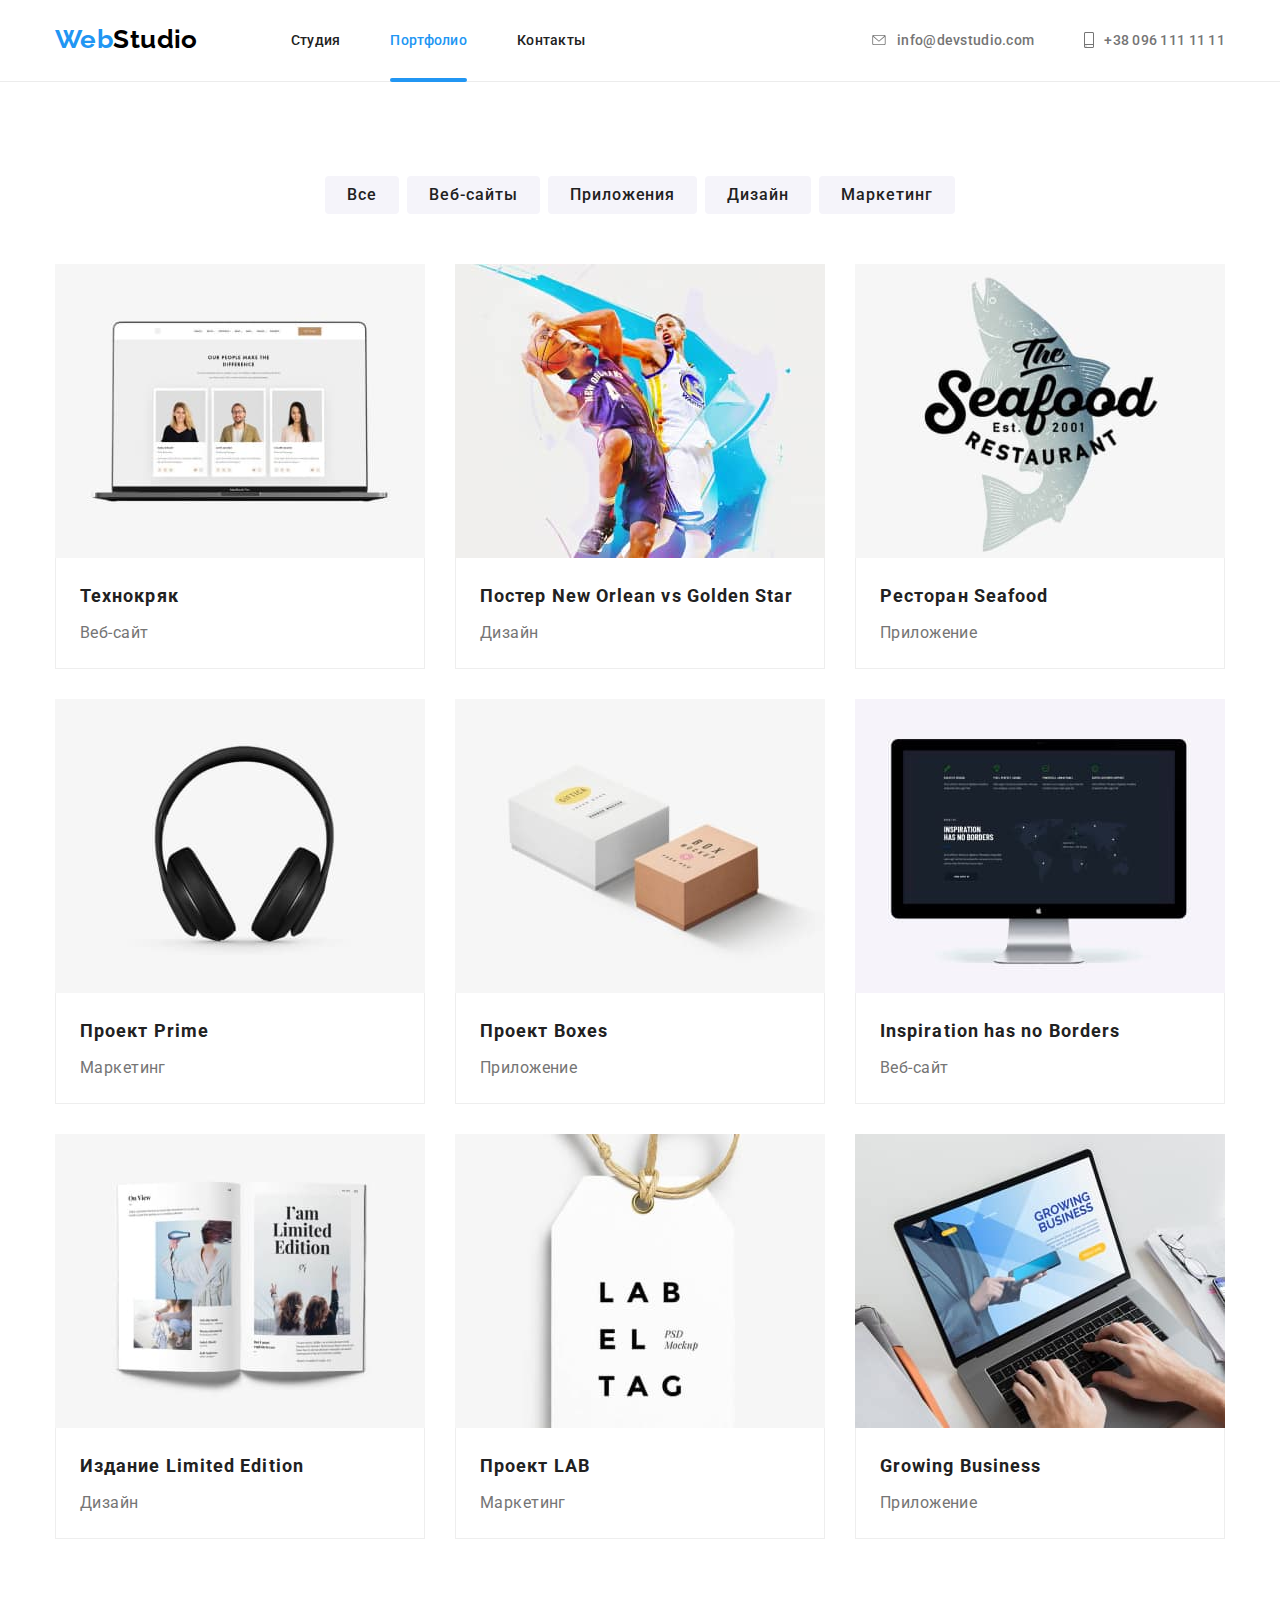
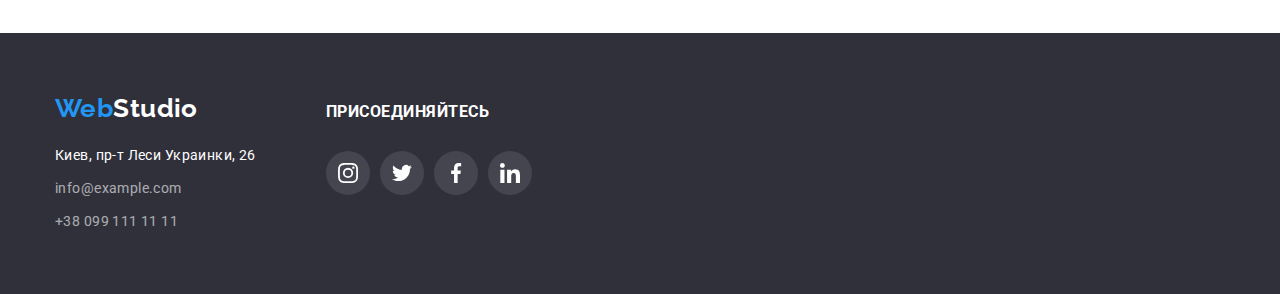
==== portfolio.html @ 83ea8f5c "initial commit" ====
<!DOCTYPE html>
<html lang="ru">

<head>
    <meta charset="UTF-8">
    <meta http-equiv="X-UA-Compatible" content="IE=edge">
    <meta name="viewport" content="width=device-width, initial-scale=1.0">
    <title>WebStudio</title>
    <link rel="preconnect" href="https://fonts.googleapis.com">
    <link rel="preconnect" href="https://fonts.gstatic.com" crossorigin>
    <link
        href="https://fonts.googleapis.com/css2?family=Raleway:wght@700&family=Roboto:wght@400;500;700;900&display=swap"
        rel="stylesheet">
    <link rel="stylesheet" href="https://cdnjs.cloudflare.com/ajax/libs/modern-normalize/1.1.0/modern-normalize.min.css">
    <link rel="stylesheet" href="css/styles.css">
</head>
<body>
    <!-- header -->
    <header class="border-line">
        <!-- logo -->
        <div class="container main-nav">
        <a class="link-logo link item-logo" href="/index.html"><span class="logo-color">Web</span>Studio</a>
        <!-- navigation to other pages -->
        <nav>
            <ul class="site-nav list nav">
                <li class="item"><a class="nav-link link "href="./index.html">Студия</a></li>
                <li class="item"><a class="nav-link link current "href="./portfolio.html">Портфолио</a></li>
                <li class="item"><a class="nav-link link "href="">Контакты</a></li>
            </ul>
        </nav>
        <!-- contacts -->
        <ul class="contact-nav list nav">
            <li class="item"><a class="contact-item link" href="mailto:info@devstudio.com">
                    <svg class="icon-contact" width = "16" height = "10">
                        <use href="./images/icons.svg#icon-envelope"></use>
                    </svg>
                    info@devstudio.com</a>
            </li>
            <li class="item"><a class="contact-item link" href="tel:+380961111111">
                    <svg class="icon-contact" width="10" height="16">
                        <use href="./images/icons.svg#icon-smartphone"></use>
                    </svg>
                    +38 096 111 11 11</a>
            </li>
        </ul>
        </div>
    </header>
<!-- main -->
<main> 
    <section class="examples section">
        <div class="container"> 
        <h1 class="title visually-hidden"> Examples of our projects</h1>
    <!-- Filter buttons  -->
        <ul class="filter list">
            <li class="item"><button type="button" class="button secondary">Все</button>
            </li>
            <li class="item"><button type="button" class="button secondary">Веб-сайты</button>
            </li>
            <li class="item"><button type="button" class="button secondary">Приложения</button>
            </li>
            <li class="item"><button type="button" class="button secondary">Дизайн</button>
            </li>
            <li class="item"><button type="button" class="button secondary">Маркетинг</button>
            </li>
        </ul>

    <!-- Cards of examples-->
    <ul class="expamples-cards list">
    <li class="example-card">
        <a class="link" href="">
            <div class="thumb">
                <img src="images/img-portfolio/img-1.jpg" alt="Экран ноутбука с изображением лиц" width="370" height="294" class="example-photo">
                <p class="overlay">Ресурс предлагает комплексные предложения с разным уровнем функционала и сервисов.
                    Все это позволит посетителю получить исчерпывающие сведения о компании или частном лице.
                </p>
            </div>
            <div class="example-description">
                <h2 class="example-name">Технокряк</h2>
                <p class="example-type">Веб-сайт</p>
            </div>
        </a>
    </li>
    <li class="example-card">
        <a  class="link" href="">
            <div class="thumb">
                <img src="images/img-portfolio/img-2.jpg" alt="Два баскетболиста с мячом" width="370" height="294" class="example-photo">
                <p class="overlay">Ресурс предлагает комплексные предложения с разным уровнем функционала и сервисов.
                    Все это позволит посетителю получить исчерпывающие сведения о компании или частном лице.
                </p>
            </div>
            <div class="example-description">
                <h2 class="example-name">Постер New Orlean vs Golden Star</h2>
                <p class="example-type">Дизайн</p>
            </div>
        </a>
    </li>
    <li class="example-card">
        <a class="link" href="">
            <div class="thumb">
                <img src="images/img-portfolio/img-3.jpg" alt="Логотип ресторана" width="370" height="294" class="example-photo">
                <p class="overlay">Ресурс предлагает комплексные предложения с разным уровнем функционала и сервисов.
                    Все это позволит посетителю получить исчерпывающие сведения о компании или частном лице.
                </p>
            </div>
            <div class="example-description">
                <h2 class="example-name">Ресторан Seafood</h2>
                <p class="example-type">Приложение</p>
            </div>
        </a>
    </li>
    <li class="example-card">
        <a class="link" href="">
            <div class="thumb">
                <img src="images/img-portfolio/img-4.jpg" alt="Большие наушники" width="370" height="294" class="example-photo">
                <p class="overlay">Ресурс предлагает комплексные предложения с разным уровнем функционала и сервисов.
                    Все это позволит посетителю получить исчерпывающие сведения о компании или частном лице.
                </p>
            </div>
            <div class="example-description">
                <h2 class="example-name">Проект Prime</h2>
                <p class="example-type">Маркетинг</p>
            </div>
        </a>
    </li>
    <li class="example-card">
        <a class="link" href="">
            <div class="thumb">
                <img src="images/img-portfolio/img-5.jpg" alt="Две коробки" width="370" height="294" class="example-photo">
                <p class="overlay">Ресурс предлагает комплексные предложения с разным уровнем функционала и сервисов.
                    Все это позволит посетителю получить исчерпывающие сведения о компании или частном лице.
                </p>
            </div>
            <div class="example-description">
                <h2 class="example-name">Проект Boxes</h2>
                <p class="example-type">Приложение</p>
            </div>
        </a>
    </li>
    <li class="example-card">
        <a class="link" href="">
            <div class="thumb">
                <img src="images/img-portfolio/img-6.jpg" alt="Черный сайт на черном аймаке" width="370" height="294" class="example-photo">
                <p class="overlay">Ресурс предлагает комплексные предложения с разным уровнем функционала и сервисов.
                    Все это позволит посетителю получить исчерпывающие сведения о компании или частном лице.
                </p>
            </div>
            <div class="example-description">
                <h2 class="example-name">Inspiration has no Borders</h2>
                <p class="example-type">Веб-сайт</p>
            </div>
    </a>
    </li>
    <li class="example-card">
        <a class="link" href="">
         <div class="thumb">
            <img src="images/img-portfolio/img-7.jpg" alt="Разворот женского журнала" width="370" height="294" class="example-photo">
            <p class="overlay">Ресурс предлагает комплексные предложения с разным уровнем функционала и сервисов.
                Все это позволит посетителю получить исчерпывающие сведения о компании или частном лице.
            </p>
        </div>
            <div class="example-description">
                <h2 class="example-name">Издание Limited Edition</h2>
                <p class="example-type">Дизайн</p>
            </div>
        </a>
    </li>
    <li class="example-card">
        <a class="link" href="">
            <div class="thumb">
                <img src="images/img-portfolio/img-8.jpg" alt="Бирка с буквами" width="370" height="294" class="example-photo">
                <p class="overlay">Ресурс предлагает комплексные предложения с разным уровнем функционала и сервисов.
                    Все это позволит посетителю получить исчерпывающие сведения о компании или частном лице.
                </p>
            </div>
            <div class="example-description">
                <h2 class="example-name">Проект LAB</h2>
                <p class="example-type">Маркетинг</p>
            </div>
        </a>
    </li>
    <li class="example-card">
        <a class="link" href="">
            <div class="thumb">
                <img src="images/img-portfolio/img-9.jpg" alt="Руки на клавиатуре ноутбука" width="370" height="294" class="example-photo">
                <p class="overlay">Ресурс предлагает комплексные предложения с разным уровнем функционала и сервисов.
                    Все это позволит посетителю получить исчерпывающие сведения о компании или частном лице.
                </p>
            </div>
            <div class="example-description">
                <h2 class="example-name">Growing Business</h2>
                <p class="example-type">Приложение</p>
            </div>
        </a>
    </li>
    </ul>
    </div>
    </section>
</main>

<!-- footer -->
<footer class="footer">
    <!-- logo -->
    <div class="container footer-flex">
        <div>
            <a class="link-logo logo-negative link" href="/index.html"><span class="logo-color">Web</span>Studio</a>
            <address class="address-negative">
                <ul class="contact-list list">
                    <li class="contact-item"><a class="link address-link" href="">Киев, пр-т Леси Украинки, 26</a></li>
                    <li class="contact-item"><a class="link contact-link"
                            href="mailto:info@example.com">info@example.com</a></li>
                    <li class="contact-item"><a class="link contact-link no-padding" href="tel:+380991111111">+38 099
                            111 11 11</a></li>
                </ul>
            </address>
        </div>
        <div class="invite-block">
            <h3 class="invite">Присоединяйтесь</h3>
            <ul class="media list">
                <li class="button-media">
                    <a href="" class="link link-media">
                        <svg width="20px" , height="20px" , fill="currentColor">
                            <use href="./images/icons.svg#icon-instagram"></use>
                        </svg>
                    </a>
                </li>
                <li class="button-media">
                    <a href="" class="link link-media">
                        <svg width="20px" , height="20px" , fill="currentColor">
                            <use href="./images/icons.svg#icon-twitter"></use>
                        </svg>
                    </a>
                </li>
                <li class="button-media">
                    <a href="" class="link link-media">
                        <svg width="20px" , height="20px" , fill="currentColor">
                            <use href="./images/icons.svg#icon-facebook"></use>
                        </svg>
                    </a>
                </li>
                <li class="button-media">
                    <a href="" class="link link-media">
                        <svg width="20px" , height="20px" , fill="currentColor">
                            <use href="./images/icons.svg#icon-linkedin"></use>
                        </svg>
                    </a>
                </li>
            </ul>
        </div>
    </div>

</footer>
    
</body>
    
</html>
---- css/styles.css ----
:root {
  /* Palette */
  --brand-accent-color: #2196f3;
  --accent-color-hover: #188ce8;
  --brand-background: #2f303a;
  --second-background: #f5f4fa;
  /*    var(--second-background) is also for buttons */
  --title-text-color: #212121;
  --primary-text-color: #757575;
  --contrast-text-color: #ffffff;
  --border-line-color: #ececec;
  --borders-card-color: #eeeeee;
  --hero-shadow: #2f303a;
  --icons-gray: #afb1b8;
  --cubic: cubic-bezier(0.4, 0, 0.2, 1);
}

body {
  background-color: #ffffff;
  color: var(--title-text-color);

  font-family: "Roboto", sans-serif;
  font-weight: 400;
  font-size: 14px;
  line-height: 1.7;
  letter-spacing: 0.03em;
}

h1,
h2,
h3,
p {
  margin-top: 0px;
  margin-bottom: 0px;
}

.link {
  text-decoration: none;
  color: inherit;
}

.list {
  list-style: none;
  padding: 0;
  margin: 0;
}

.container {
  width: 1200px;
  padding: 0px 15px;
  /* outline: 2px solid tomato; */
  margin-left: auto;
  margin-right: auto;
}

.border-line {
  border-bottom: 1px solid var(--border-line-color);
}

.section {
  padding-top: 94px;
  padding-bottom: 94px;
}

.logo-color {
  color: var(--brand-accent-color);
}

.link-logo {
  font-family: "Raleway", sans-serif;
  font-weight: 700;
  font-size: 26px;
  line-height: 1.2;
  color: #000000;
}

.link-logo:visited {
  color: #000000;
}

/* Site navigation */
/* styles for flex  */

.nav {
  display: flex;
}

.main-nav {
  display: flex;
  align-items: center;
}

.main-nav .item-logo {
  margin-right: 93px;
  padding-top: 24px;
  padding-bottom: 25px;
}

.site-nav .item {
  position: relative;
  display: inline-block;
  margin-right: 50px;
}

.site-nav .item:last-child {
  margin-right: 0px;
}

.contact-nav > .item + .item {
  margin-left: 50px;
}

.contact-nav {
  margin-left: auto;
}

.site-nav,
.contact-nav {
  font-weight: 500;
  line-height: 1.2;
  letter-spacing: 0.02em;
}

.nav-link {
  display: block;

  color: var(--title-text-color);
  padding-top: 32px;
  padding-bottom: 32px;

  transition: color 250ms var(--cubic);
}

.nav-link:hover,
.nav-link:focus {
  color: var(--brand-accent-color);
}

.site-nav .nav-link.current {
  color: var(--brand-accent-color);
}

.site-nav .current::after {
  content: "";
  display: inline-block;
  position: absolute;
  left: 0px;
  bottom: -1px;
  width: 100%;
  height: 4px;
  border-radius: 2px;

  background-color: var(--brand-accent-color);
}

/* Menu Contacts */

.contact-item {
  display: flex;
  align-items: center;
  color: var(--primary-text-color);

  transition: color 250ms var(--cubic);
}

.contact-item:hover,
.contact-item:focus {
  color: var(--brand-accent-color);
}

.icon-contact {
  margin-right: 10px;
  fill: currentColor;
}

/* ---- hero ---- */
.hero {
  width: 1600px;
  /* height: 600px; */
  margin: 0 auto;
  padding-top: 200px;
  padding-bottom: 200px;

  background-image: linear-gradient(
      to right,
      rgba(47, 48, 58, 0.4),
      rgba(47, 48, 58, 0.4)
    ),
    url(../images/img-hero.jpg);
  background-size: contain;
  background-repeat: no-repeat;
  background-position: center;

  align-content: middle;
  text-align: center;
}

.hero h1 {
  margin-bottom: 30px;

  color: var(--contrast-text-color);
  font-weight: 900;
  font-size: 44px;
  line-height: 1.36;
  letter-spacing: 0.06em;
  text-transform: uppercase;
}

.button {
  display: inline-block;
  border-radius: 4px;
  border: transparent;

  font-family: "Roboto", sans-serif;
  text-align: center;
  font-size: 16px;
  letter-spacing: 0.06em;

  cursor: pointer;
}

.button.primary {
  padding: 10px 32px;
  font-weight: 700;
  line-height: 1.88;

  background-color: var(--brand-accent-color);
  color: var(--contrast-text-color);

  transition: background-color 250ms var(--cubic);
}

.button.primary:hover,
.button.primary:focus {
  background-color: var(--accent-color-hover);
}

/* Modal window */
.backdrop {
  position: fixed;
  top: 0;
  left: 0;
  width: 100%;
  height: 100%;
  z-index: 1;
  background-color: rgba(0, 0, 0, 0.2);

  opacity: 1;
  visibility: visible;

  transition: opacity 250ms var(--cubic), visibility 250ms var(--cubic);
}

.backdrop.is-hidden {
  opacity: 0;
  visibility: hidden;
  pointer-events: none;
}

.modal {
  position: absolute;
  top: 50%;
  left: 50%;

  min-height: 581px;
  width: 528px;
  background-color: var(--contrast-text-color);

  transform: translate(-50%, -50%) scale(1);

  transition: transform 250ms var(--cubic);
}

.backdrop.is-hidden .modal {
  transform: translate(-50%, -50%) scale(0.8);
}

.button-close {
  position: absolute;
  display: flex;
  justify-content: center;
  align-items: center;
  top: 8px;
  right: 8px;

  height: 30px;
  width: 30px;
  -webkit-appearance: none;
  -webkit-border-radius: 0px;
  padding: 0px;
  border-radius: 50%;
  border-width: 1px;
  border-color: rgba(0, 0, 0, 0.1);

  background-color: var(--contrast-text-color);
  color: rgba(0, 0, 0, 0.2);
  cursor: pointer;
}

/* Наши особенности */
.visually-hidden {
  position: absolute;
  white-space: nowrap;
  width: 1px;
  height: 1px;
  overflow: hidden;
  border: 0;
  padding: 0;
  clip: rect(0 0 0 0);
  clip-path: inset(50%);
  margin: -1px;
}

.particularities.section {
  padding-bottom: 0px;
}

.icon-button {
  display: flex;
  width: 270px;
  height: 120px;
  margin-bottom: 30px;
  background-color: var(--second-background);
  align-items: center;
  justify-content: center;
}

.item-title {
  font-weight: 700;
  line-height: 1.2;
  text-transform: uppercase;
  color: var(--title-text-color);

  margin-bottom: 10px;
}

.item-text {
  color: var(--primary-text-color);
  /* width: 270px; */
}

.particularities-item {
  width: 270px;
  margin-right: 30px;
}

.particularities-item:last-child {
  margin-right: 0px;
}

.particularities .list,
.production .list,
.team .list {
  display: flex;
}

/* What we do */
.section-title {
  margin-bottom: 50px;

  font-weight: 700;
  font-size: 36px;
  line-height: 1.17;
  color: var(--title-text-color);
  text-align: center;
}

.production-photo {
  display: block;
}
.production .item {
  position: relative;
}

.production .item:not(:last-child) {
  margin-right: 30px;
}

.production-type {
  display: flex;
  position: absolute;
  width: 370px;
  height: 70px;
  justify-content: center;
  align-items: center;

  font-family: Roboto, sans-serif;
  font-size: 14px;
  font-weight: 700;
  line-height: 1.14;
  letter-spacing: 0.03em;
  text-align: center;
  color: var(--contrast-text-color);
  text-transform: uppercase;

  background-color: rgba(47, 48, 58, 0.8);

  bottom: 0px;
  left: 0px;
}

/* Team */

.team {
  background-color: var(--second-background);
}

.team-card {
  width: 270px;

  background-color: var(--contrast-text-color);
  font-size: 16px;
  line-height: 1.17;
  text-align: center;

  box-shadow: 0px 1px 3px rgba(0, 0, 0, 0.12), 0px 1px 1px rgba(0, 0, 0, 0.14),
    0px 2px 1px rgba(0, 0, 0, 0.2);
  border-radius: 0px 0px 4px 4px;
}

.team-photo {
  display: block;
}

.team-name {
  margin-bottom: 10px;

  font-weight: 500;
  color: var(--title-text-color);
}

.team-position {
  margin-bottom: 16px;

  color: var(--primary-text-color);
}

.team-text {
  display: flex;
  flex-direction: column;
  padding-top: 30px;
  padding-bottom: 30px;
}

.team .team-card + .team-card {
  margin-left: 30px;
}

.team-text .link-media {
  background-color: var(--contrast-text-color);
  color: var(--icons-gray);

  transition: background-color 250ms var(--cubic), color 250ms var(--cubic);
}

.team-text .link-media:focus,
.team-text .link-media:hover {
  background-color: var(--brand-accent-color);
  color: var(--contrast-text-color);
}

/* clients */

.clients-box {
  display: flex;
  justify-content: left;
}

.client-button {
  display: flex;
  margin-right: 30px;
}

.client-button:last-of-type {
  margin-right: 0px;
}

.link-client {
  display: flex;
  width: 170px;
  height: 92px;
  border: 1px solid var(--icons-gray);
  border-radius: 4px;

  color: var(--icons-gray);

  align-items: center;
  justify-content: center;

  transition: color 250ms var(--cubic), border 250ms var(--cubic);
}

.icon-client {
  fill: currentColor;
}

.link-client:hover,
.link-client:focus {
  border: 1px solid var(--brand-accent-color);
  color: var(--brand-accent-color);
}

/* footer */

.footer {
  padding-top: 60px;
  padding-bottom: 60px;
  background-color: var(--brand-background);
  color: var(--contrast-text-color);
}

.logo-negative {
  display: block;
  margin-bottom: 20px;
  color: var(--contrast-text-color);
}

.logo-negative:visited {
  color: var(--contrast-text-color);
}

/* --- address --- */

.address-negative {
  display: inline-block;

  color: var(--contrast-text-color);
  font-style: normal;
  font-weight: 400;
}

/* --- list of contacts --- */

.contact-link {
  color: var(--contrast-text-color);
  opacity: 60%;

  transition: color 250ms var(--cubic);
}

.address-link {
  color: var(--contrast-text-color);

  transition: color 250ms var(--cubic);
}

.address-link:hover,
.address-link:focus,
.contact-link:hover,
.contact-link:focus {
  color: var(--brand-accent-color);
}

.contact-item:not(:last-child) {
  display: block;
  margin-bottom: 9px;
}

/* блок "присоединяйтесь" */
.footer-flex {
  display: flex;
  align-items: baseline;
}

.invite-block {
  margin-left: 70px;
}

.invite-block .media {
  margin-top: 30px;
}

.invite {
  text-transform: uppercase;
  font-weight: 700;
  line-height: 1.17;
  letter-spacing: 0.03em;
}

.media {
  display: flex;
  justify-content: center;
}

.button-media {
  display: flex;
  margin-right: 10px;
}

.button-media:last-of-type {
  margin-right: 0px;
}

.icon-media {
  fill: currentColor;
}

.link-media {
  display: flex;
  width: 44px;
  height: 44px;
  border-radius: 50%;
  background-color: rgba(255, 255, 255, 0.1);
  color: var(--contrast-text-color);
  align-items: center;
  justify-content: center;

  transition: background-color 250ms var(--cubic);
}

.link-media:hover,
.link-media:focus {
  background-color: var(--brand-accent-color);
}

/* Styles for portfolio.html */

.filter {
  display: flex;
  justify-content: center;
  margin-bottom: 50px;
}

.filter .item + .item {
  margin-left: 8px;
}

.button.secondary {
  background-color: var(--second-background);
  color: var(--title-text-color);
  font-weight: 500;
  line-height: 1.63;
  padding: 6px 22px;

  transition: background-color 250ms var(--cubic), color 250ms var(--cubic),
    box-shadow 250ms var(--cubic);
}

.button.secondary:hover,
.button.secondary:focus {
  background-color: var(--brand-accent-color);
  color: var(--contrast-text-color);
  box-shadow: 0px 3px 1px rgba(0, 0, 0, 0.1), 0px 1px 2px rgba(0, 0, 0, 0.08),
    0px 2px 2px rgba(0, 0, 0, 0.12);
}

/* ---- cards of examples ---- */

.example-photo {
  display: block;
  position: relative;
}

.example-name {
  margin-bottom: 4px;

  font-size: 18px;
  font-weight: 700;
  line-height: 2;
  letter-spacing: 0.06em;
  color: var(--title-text-color);
}

.example-type {
  font-size: 16px;
  line-height: 1.88;
  color: var(--primary-text-color);
}

.example-description {
  padding: 20px 24px;
  border: 1px solid var(--borders-card-color);
  border-top: none;
}

.expamples-cards {
  display: flex;
  flex-wrap: wrap;
}

.thumb {
  position: relative;
  overflow: hidden;
}

.overlay {
  display: flex;
  position: absolute;
  top: 100%;
  left: 0px;
  width: 100%;
  height: 100%;
  background-color: var(--brand-accent-color);
  opacity: 90%;
  color: var(--contrast-text-color);

  padding-right: 24px;
  padding-left: 24px;
  align-items: center;

  font-family: Roboto;
  font-size: 18px;
  line-height: 1.56;
  letter-spacing: 0.03em;

  transition: transform 250ms var(--cubic);
}

/* --- grid --- */

.example-card {
  position: relative;
  margin-bottom: 30px;
  /* outline: 2px solid #000000; */
  transition: box-shadow 250ms var(--cubic);
}

.example-card:hover,
.example-card:focus {
  box-shadow: 0px 1px 1px rgba(0, 0, 0, 0.12), 0px 4px 4px rgba(0, 0, 0, 0.06),
    1px 4px 6px rgba(0, 0, 0, 0.16);
}

.example-card:hover .overlay {
  transform: translateY(-100%);
}

.example-card .link:focus .overlay {
  transform: translateY(-100%);
}

.example-card:nth-last-child(-n + 3) {
  margin-bottom: 0px;
}

.example-card:nth-child(3n + 2) {
  margin-left: 30px;
  margin-right: 30px;
}
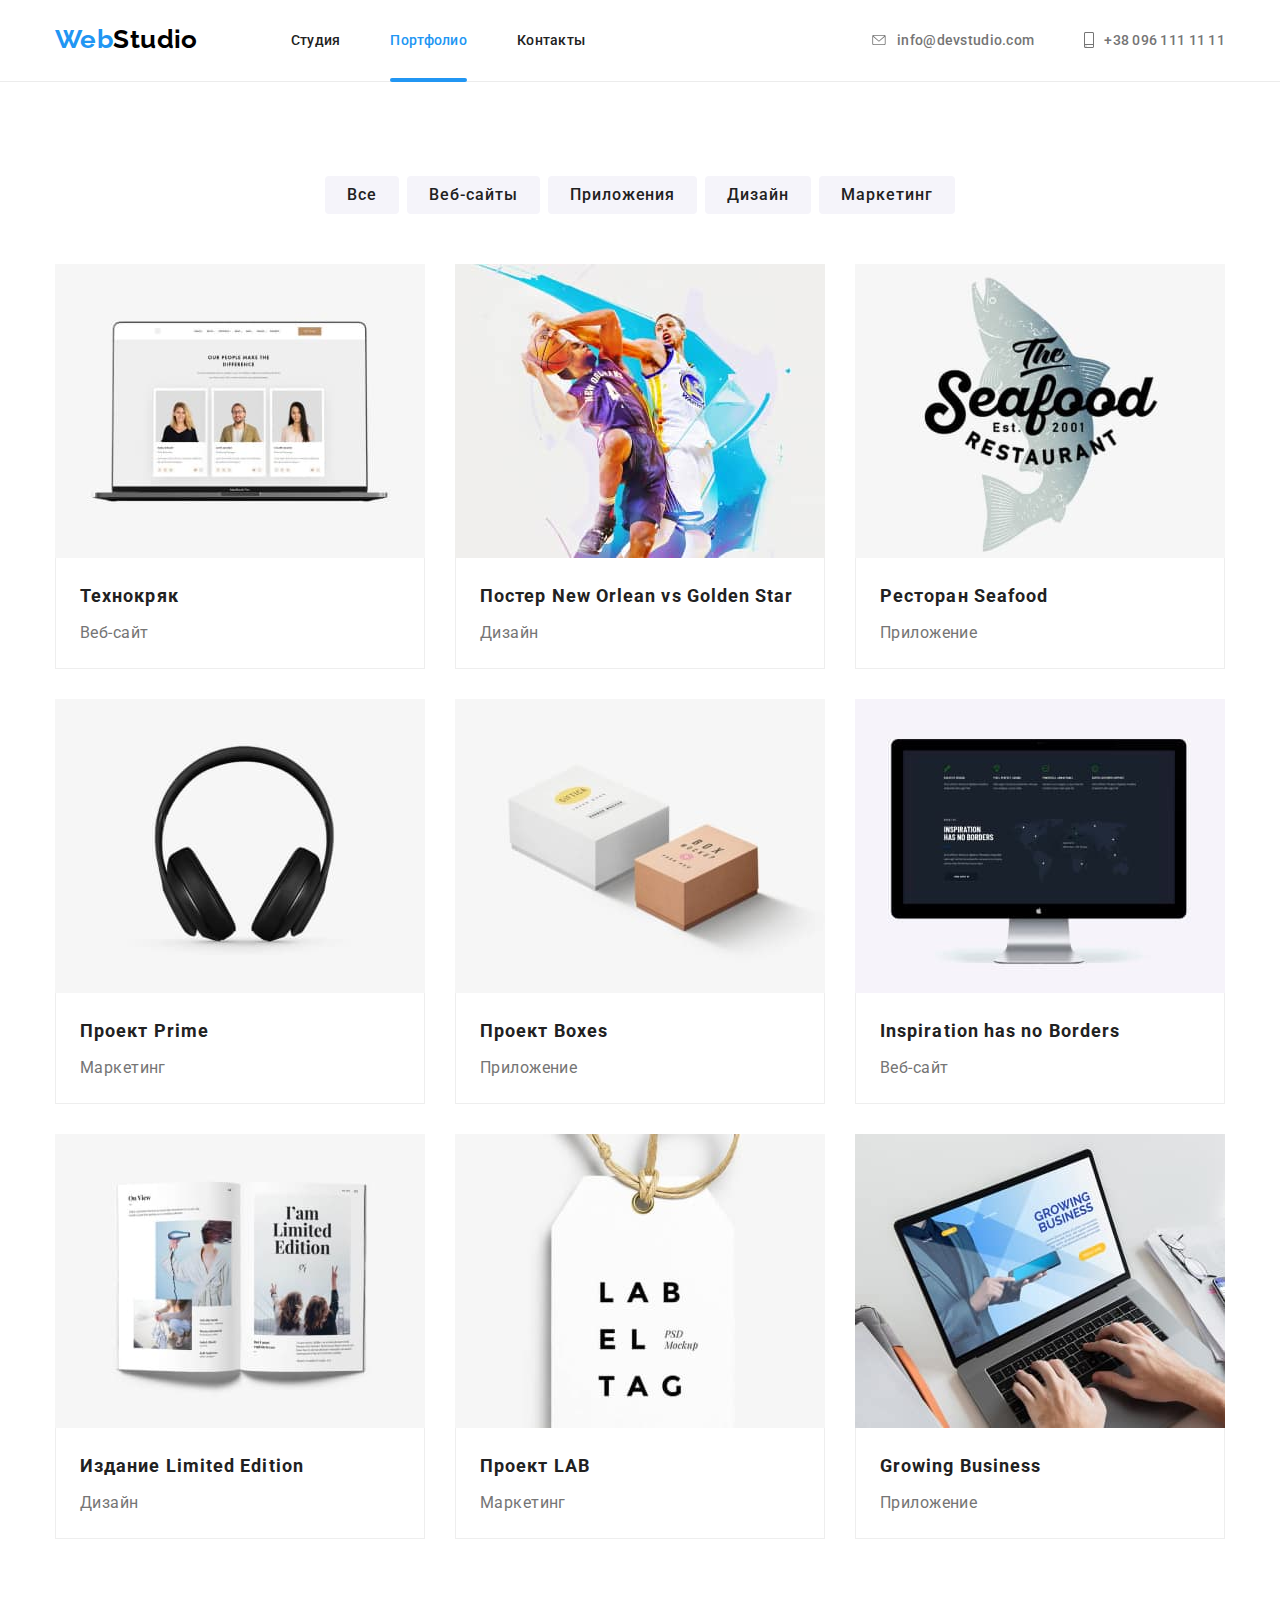
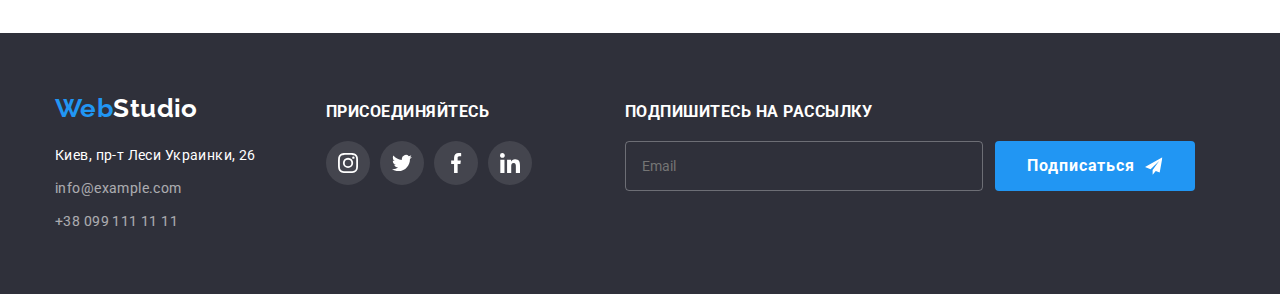
==== commit be91c505: "modal checkbox repaired" ====
--- a/portfolio.html
+++ b/portfolio.html
@@ -246,6 +246,17 @@
                 </li>
             </ul>
         </div>
+        <div class="subscription">
+            <h3 class="invite">Подпишитесь на рассылку</h3>
+            <div class="subcript-email">
+                <input type="email" class="footer-input" name="email" placeholder="Email" />
+                <button type="submit" class="button primary">Подписаться
+                    <svg class="subscription-icon" width="24" height="24">
+                        <use href="./images/icons.svg#icon-send"></use>
+                    </svg>
+                </button>
+            </div>
+        </div>
     </div>
 
 </footer>
--- a/css/styles.css
+++ b/css/styles.css
@@ -297,6 +297,20 @@
   cursor: pointer;
 }
 
+.icon-close {
+  fill: var(--title-text-color);
+  transition: fill 250ms var(--cubic);
+}
+
+.button-close:hover > .icon-close,
+.button-close:focus > .icon-close {
+  fill: var(--brand-accent-color);
+}
+
+.button-close:hover {
+  fill: var(--brand-accent-color);
+}
+
 /* Наши особенности */
 .visually-hidden {
   position: absolute;
@@ -567,7 +581,7 @@
 }
 
 .invite-block .media {
-  margin-top: 30px;
+  margin-top: 20px;
 }
 
 .invite {
@@ -611,6 +625,57 @@
 .link-media:hover,
 .link-media:focus {
   background-color: var(--brand-accent-color);
+}
+
+/* -------Subscription------- */
+
+.subscription {
+  margin-left: 93px;
+}
+
+.footer-input {
+  display: block;
+  margin-top: 20px;
+  margin-right: 12px;
+  padding-left: 16px;
+  height: 50px;
+  width: 358px;
+  border: 1px solid rgba(255, 255, 255, 0.3);
+  border-radius: 4px;
+  background-color: transparent;
+  color: var(--contrast-text-color);
+}
+
+.footer-input:focus-within {
+  outline: transparent;
+}
+
+.footer-input:not(:placeholder-shown) {
+  background-color: transparent;
+}
+
+.subcript-email {
+  display: flex;
+}
+
+.subscription .button {
+  display: flex;
+  height: 50px;
+  width: 200px;
+  margin-top: 20px;
+  align-items: center;
+
+  transition: background-color 250ms var(--cubic);
+}
+
+.subscription .button:hover {
+  background-color: var(--accent-color-hover);
+}
+
+.subscription-icon {
+  display: inline-block;
+  margin-left: 10px;
+  fill: white;
 }
 
 /* Styles for portfolio.html */
@@ -737,3 +802,169 @@
   margin-left: 30px;
   margin-right: 30px;
 }
+
+/*----------- Modal-form------------ */
+
+.modal-form-title {
+  font-size: 20px;
+  font-weight: 700;
+  letter-spacing: 0.03em;
+  text-align: center;
+  color: var(--title-text-color);
+  margin-top: 40px;
+  margin-bottom: 12px;
+}
+
+.form {
+  margin-left: 40px;
+}
+
+.form-field {
+  /* position: relative; */
+  margin-bottom: 10px;
+}
+
+.form-label,
+.form-placeholder {
+  font-size: 12px;
+  letter-spacing: 0.01em;
+  color: var(--primary-text-color);
+}
+
+.form-label {
+  display: inline-block;
+  margin-bottom: 4px;
+}
+
+.form-input {
+  display: block;
+  height: 40px;
+  width: 448px;
+
+  padding-left: 42px;
+
+  border: 1px solid rgba(33, 33, 33, 0.2);
+  border-radius: 4px;
+  background-color: transparent;
+
+  outline: transparent;
+}
+
+.input-wrap {
+  position: relative;
+}
+
+.form-field-icon {
+  position: absolute;
+  display: inline-block;
+  top: 50%;
+  left: 12px;
+  transform: translateY(-50%);
+}
+
+.form-input:focus {
+  border-color: var(--brand-accent-color);
+}
+
+.form-input:focus + .form-field-icon {
+  fill: var(--brand-accent-color);
+}
+
+.form-input.comment {
+  resize: none;
+  height: 120px;
+  width: 448px;
+  padding: 12px 16px;
+}
+
+.form-input::placeholder {
+  color: var(--primary-text-color);
+  letter-spacing: 0.01;
+  opacity: 50%;
+}
+
+.form-input.comment:focus {
+  outline: transparent;
+  border-color: var(--brand-accent-color);
+}
+
+.text-area {
+  position: relative;
+  margin-bottom: 20px;
+}
+
+/* -------Policy------- */
+
+input:-webkit-autofill,
+input:-webkit-autofill:hover,
+input:-webkit-autofill:focus,
+input:-webkit-autofill:active {
+  transition: background-color 5000s ease-in-out 0s;
+  box-shadow: 0 0 0px 1000px inherit inset;
+  -webkit-text-fill-color: #000000;
+  font-weight: 400;
+  font-size: 14px;
+}
+
+.form-policy {
+  /* display: flex;
+  justify-content: center;
+  align-items: center; */
+}
+
+.form-checkbox {
+  appearance: none;
+  -webkit-appearance: none;
+  -moz-appearance: none;
+  position: absolute;
+}
+
+.policy-text {
+  color: var(--primary-text-color);
+  margin-left: 10px;
+  justify-content: left;
+  align-items: center;
+  font-size: 14px;
+}
+
+.form-link {
+  display: inline;
+  color: var(--brand-accent-color);
+  text-decoration-line: underline;
+}
+
+.modal-form-icon {
+  position: absolute;
+  top: 0px;
+  left: 0px;
+}
+
+.checkbox-icon {
+  display: inline-block;
+  width: 16px;
+  height: 15px;
+  border: 2px solid var(--title-text-color);
+  border-radius: 2px;
+  fill: transparent;
+  margin-right: 9px;
+}
+
+.form-checkbox:checked + .checkbox-icon {
+  background-color: var(--brand-accent-color);
+  border-color: transparent;
+  fill: var(--contrast-text-color);
+}
+
+.modal-submit-button {
+  display: block;
+  width: 200px;
+  margin-right: auto;
+  margin-left: auto;
+  margin-top: 30px;
+  margin-bottom: 40px;
+  box-shadow: 0px 4px 4px rgba(0, 0, 0, 0.15);
+}
+
+.modal-submit-button:hover {
+  background-color: var(--accent-color-hover);
+}
